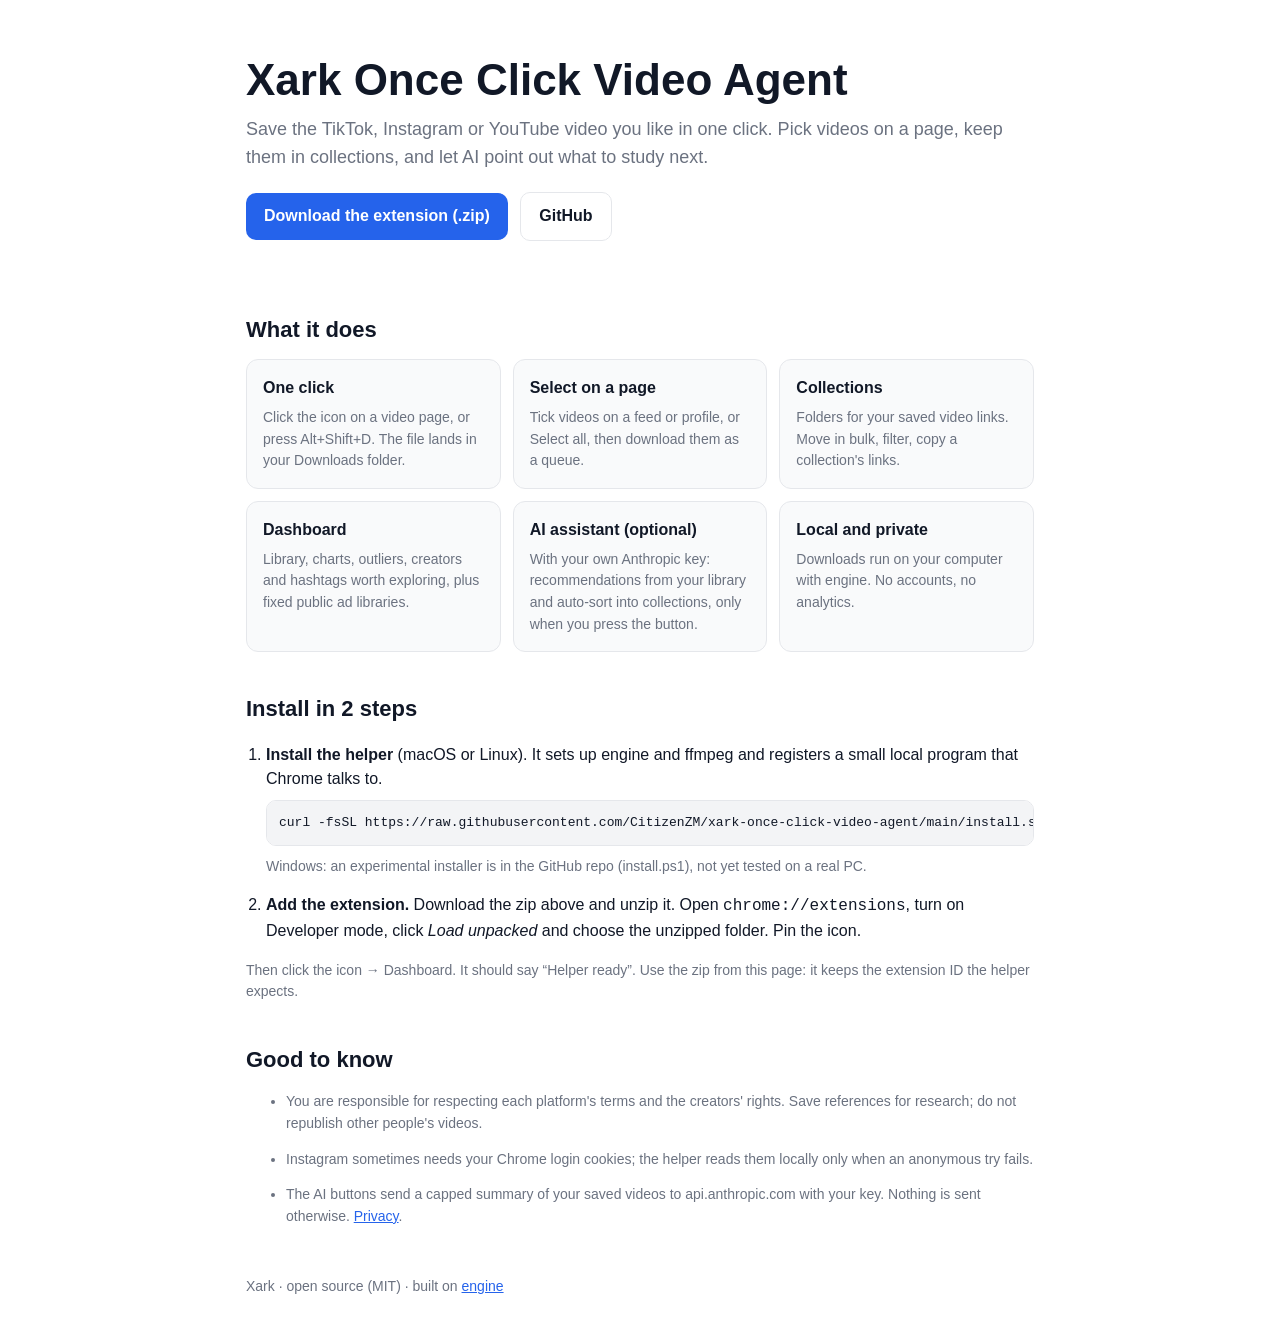
==== site/index.html @ 7ffff406 "feat: popup, collections, AI assistant, landing site; rename to Xark Once Click Video Agent (3.2.0) " ====
<!doctype html>
<html lang="en">
<head>
<meta charset="utf-8">
<meta name="viewport" content="width=device-width, initial-scale=1">
<title>Xark Once Click Video Agent</title>
<meta name="description" content="Save TikTok, Instagram and YouTube videos in one click, sort them into collections, and get AI recommendations from your own library. Runs locally with engine.">
<style>
:root{--bg:#fff;--ink:#111827;--mute:#6b7280;--line:#e5e7eb;--card:#f9fafb;--blue:#2563eb;--code:#f3f4f6}
@media (prefers-color-scheme:dark){:root{--bg:#0b1020;--ink:#f3f4f6;--mute:#9ca3af;--line:#27304a;--card:#111833;--code:#0f172a}}
*{box-sizing:border-box}body{margin:0;background:var(--bg);color:var(--ink);font:16px/1.55 -apple-system,Segoe UI,Roboto,sans-serif}
.w{max-width:820px;margin:0 auto;padding:0 16px}
header{padding:56px 0 24px}h1{font-size:clamp(28px,6vw,44px);line-height:1.1;margin:0 0 12px}
.lead{color:var(--mute);font-size:18px;margin:0 0 20px}
.btn{display:inline-block;background:var(--blue);color:#fff;text-decoration:none;font-weight:600;padding:11px 18px;border-radius:10px;margin:0 8px 8px 0}
.btn.ghost{background:transparent;color:var(--ink);border:1px solid var(--line)}
h2{font-size:22px;margin:40px 0 12px}
.grid{display:grid;grid-template-columns:repeat(auto-fit,minmax(230px,1fr));gap:12px}
.card{background:var(--card);border:1px solid var(--line);border-radius:12px;padding:16px}.card h3{margin:0 0 6px;font-size:16px}.card p{margin:0;color:var(--mute);font-size:14px}
ol{padding-left:20px}li{margin:0 0 14px}
pre{background:var(--code);border:1px solid var(--line);border-radius:10px;padding:12px;overflow:auto;font-size:13px;margin:8px 0}
.note{color:var(--mute);font-size:14px}footer{margin:48px 0;color:var(--mute);font-size:14px}a{color:var(--blue)}
</style>
</head>
<body>
<div class="w">
<header>
  <h1>Xark Once Click Video Agent</h1>
  <p class="lead">Save the TikTok, Instagram or YouTube video you like in one click. Pick videos on a page, keep them in collections, and let AI point out what to study next.</p>
  <a class="btn" href="xark-once-click-video-agent.zip" download>Download the extension (.zip)</a>
  <a class="btn ghost" href="https://github.com/CitizenZM/xark-once-click-video-agent">GitHub</a>
</header>

<h2>What it does</h2>
<div class="grid">
  <div class="card"><h3>One click</h3><p>Click the icon on a video page, or press Alt+Shift+D. The file lands in your Downloads folder.</p></div>
  <div class="card"><h3>Select on a page</h3><p>Tick videos on a feed or profile, or Select all, then download them as a queue.</p></div>
  <div class="card"><h3>Collections</h3><p>Folders for your saved video links. Move in bulk, filter, copy a collection's links.</p></div>
  <div class="card"><h3>Dashboard</h3><p>Library, charts, outliers, creators and hashtags worth exploring, plus fixed public ad libraries.</p></div>
  <div class="card"><h3>AI assistant (optional)</h3><p>With your own Anthropic key: recommendations from your library and auto-sort into collections, only when you press the button.</p></div>
  <div class="card"><h3>Local and private</h3><p>Downloads run on your computer with engine. No accounts, no analytics.</p></div>
</div>

<h2>Install in 2 steps</h2>
<ol>
  <li><b>Install the helper</b> (macOS or Linux). It sets up engine and ffmpeg and registers a small local program that Chrome talks to.
    <pre>curl -fsSL https://raw.githubusercontent.com/CitizenZM/xark-once-click-video-agent/main/install.sh | bash</pre>
    <span class="note">Windows: an experimental installer is in the GitHub repo (install.ps1), not yet tested on a real PC.</span></li>
  <li><b>Add the extension.</b> Download the zip above and unzip it. Open <code>chrome://extensions</code>, turn on Developer mode, click <i>Load unpacked</i> and choose the unzipped folder. Pin the icon.</li>
</ol>
<p class="note">Then click the icon → Dashboard. It should say “Helper ready”. Use the zip from this page: it keeps the extension ID the helper expects.</p>

<h2>Good to know</h2>
<ul class="note">
  <li>You are responsible for respecting each platform's terms and the creators' rights. Save references for research; do not republish other people's videos.</li>
  <li>Instagram sometimes needs your Chrome login cookies; the helper reads them locally only when an anonymous try fails.</li>
  <li>The AI buttons send a capped summary of your saved videos to api.anthropic.com with your key. Nothing is sent otherwise. <a href="https://github.com/CitizenZM/xark-once-click-video-agent/blob/main/PRIVACY.md">Privacy</a>.</li>
</ul>
<footer>Xark · open source (MIT) · built on <a href="https://github.com/engine/engine">engine</a></footer>
</div>
</body>
</html>
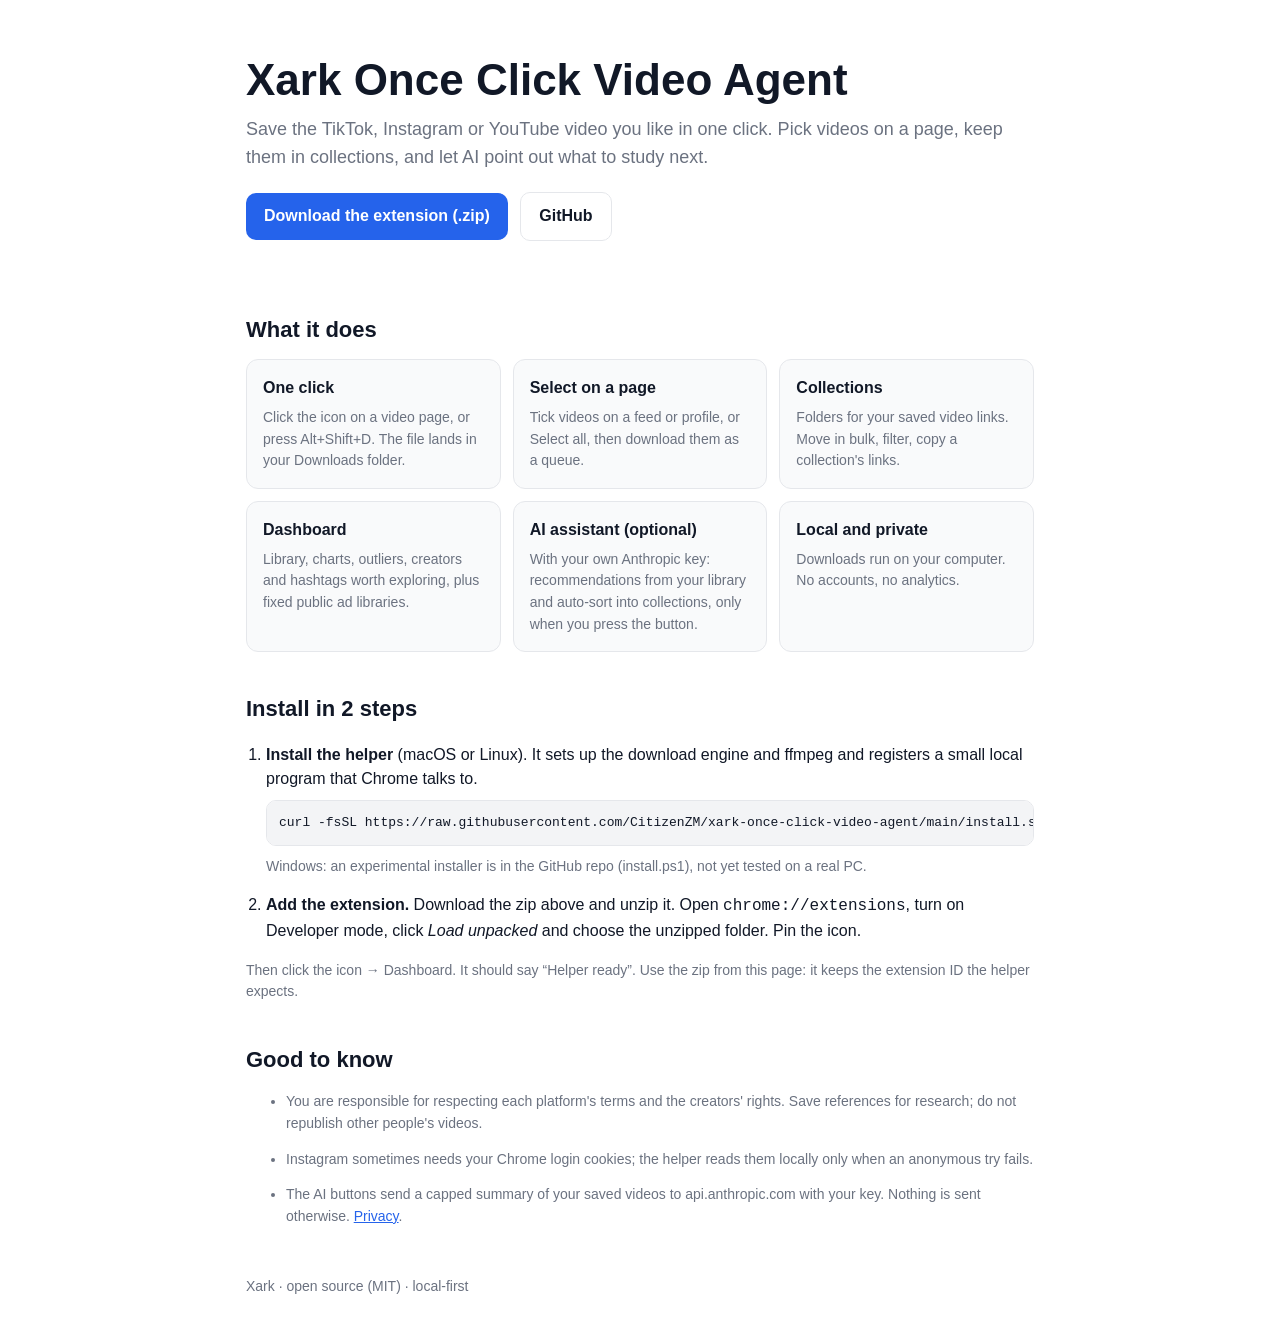
==== commit b499e565: "chore: remove third-party engine name from code, UI, docs and installers except the single binary co" ====
--- a/site/index.html
+++ b/site/index.html
@@ -4,7 +4,7 @@
 <meta charset="utf-8">
 <meta name="viewport" content="width=device-width, initial-scale=1">
 <title>Xark Once Click Video Agent</title>
-<meta name="description" content="Save TikTok, Instagram and YouTube videos in one click, sort them into collections, and get AI recommendations from your own library. Runs locally with engine.">
+<meta name="description" content="Save TikTok, Instagram and YouTube videos in one click, sort them into collections, and get AI recommendations from your own library. Runs locally on your computer.">
 <style>
 :root{--bg:#fff;--ink:#111827;--mute:#6b7280;--line:#e5e7eb;--card:#f9fafb;--blue:#2563eb;--code:#f3f4f6}
 @media (prefers-color-scheme:dark){:root{--bg:#0b1020;--ink:#f3f4f6;--mute:#9ca3af;--line:#27304a;--card:#111833;--code:#0f172a}}
@@ -38,12 +38,12 @@
   <div class="card"><h3>Collections</h3><p>Folders for your saved video links. Move in bulk, filter, copy a collection's links.</p></div>
   <div class="card"><h3>Dashboard</h3><p>Library, charts, outliers, creators and hashtags worth exploring, plus fixed public ad libraries.</p></div>
   <div class="card"><h3>AI assistant (optional)</h3><p>With your own Anthropic key: recommendations from your library and auto-sort into collections, only when you press the button.</p></div>
-  <div class="card"><h3>Local and private</h3><p>Downloads run on your computer with engine. No accounts, no analytics.</p></div>
+  <div class="card"><h3>Local and private</h3><p>Downloads run on your computer. No accounts, no analytics.</p></div>
 </div>
 
 <h2>Install in 2 steps</h2>
 <ol>
-  <li><b>Install the helper</b> (macOS or Linux). It sets up engine and ffmpeg and registers a small local program that Chrome talks to.
+  <li><b>Install the helper</b> (macOS or Linux). It sets up the download engine and ffmpeg and registers a small local program that Chrome talks to.
     <pre>curl -fsSL https://raw.githubusercontent.com/CitizenZM/xark-once-click-video-agent/main/install.sh | bash</pre>
     <span class="note">Windows: an experimental installer is in the GitHub repo (install.ps1), not yet tested on a real PC.</span></li>
   <li><b>Add the extension.</b> Download the zip above and unzip it. Open <code>chrome://extensions</code>, turn on Developer mode, click <i>Load unpacked</i> and choose the unzipped folder. Pin the icon.</li>
@@ -56,7 +56,7 @@
   <li>Instagram sometimes needs your Chrome login cookies; the helper reads them locally only when an anonymous try fails.</li>
   <li>The AI buttons send a capped summary of your saved videos to api.anthropic.com with your key. Nothing is sent otherwise. <a href="https://github.com/CitizenZM/xark-once-click-video-agent/blob/main/PRIVACY.md">Privacy</a>.</li>
 </ul>
-<footer>Xark · open source (MIT) · built on <a href="https://github.com/engine/engine">engine</a></footer>
+<footer>Xark · open source (MIT) · local-first</footer>
 </div>
 </body>
 </html>
